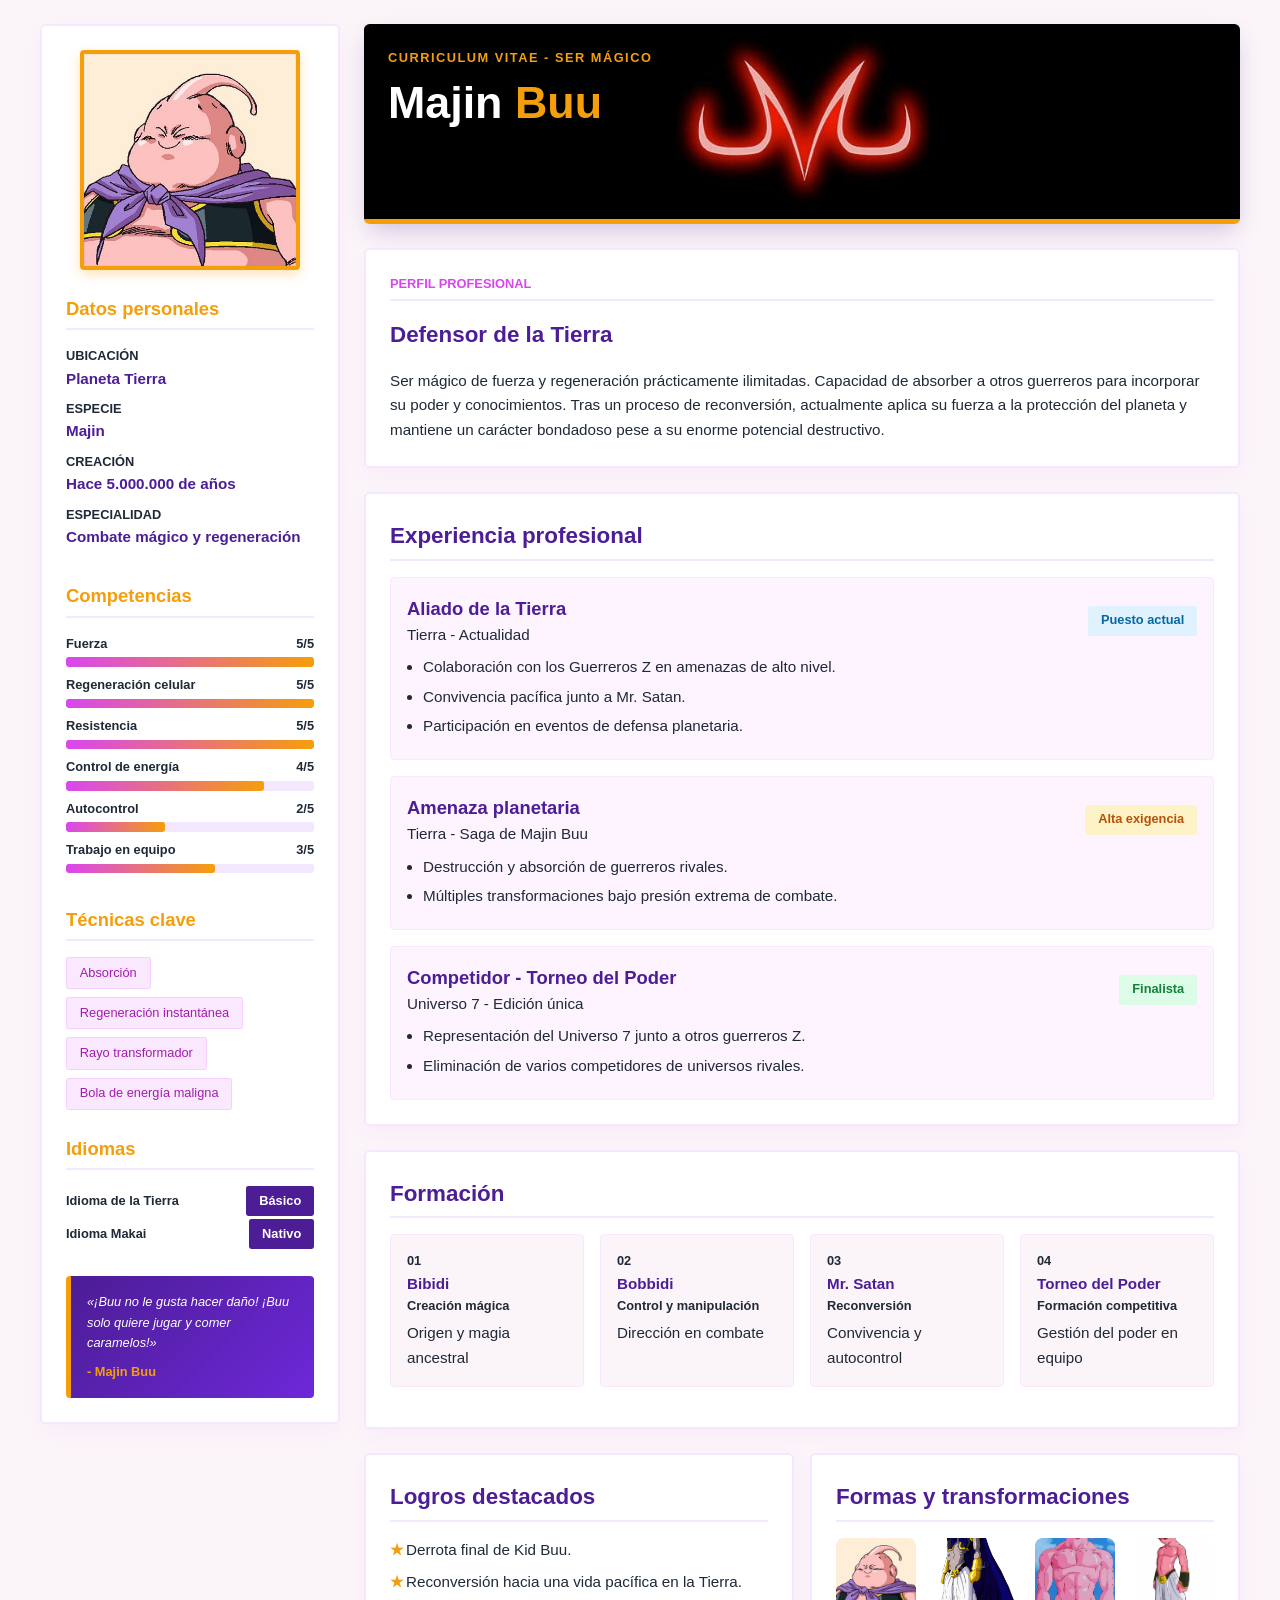
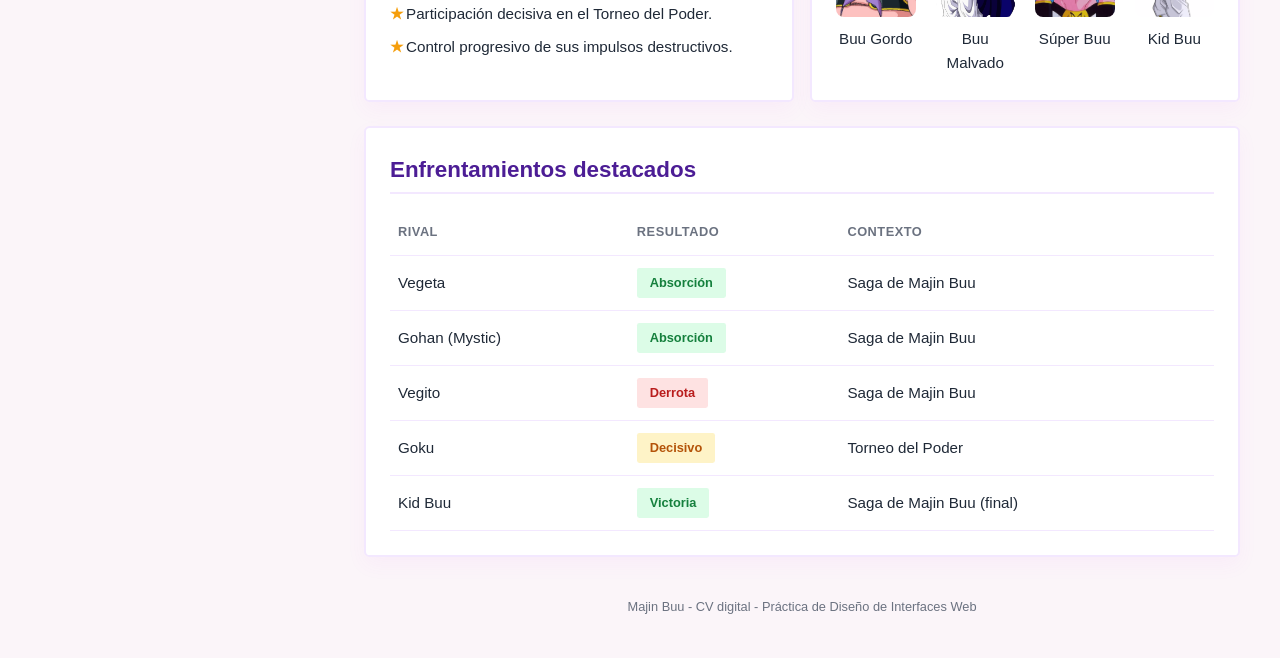
==== index.html @ 75ffcfa4 "Añadir fotos, css y html del proyecto" ====
<!DOCTYPE html>
<html lang="es">
<head>
<meta charset="UTF-8">
<meta name="viewport" content="width=device-width, initial-scale=1.0">
<title>Majin Buu - Curriculum Vitae</title>
<link rel="stylesheet" href="/css/styles.css">
</head>
<body>

<div class="pagina">

  <aside id="sidebar">

    <div class="foto"></div>

    <div class="bloque">
      <h2>Datos personales</h2>
      <div class="dato">
        <p class="etiqueta">Ubicación</p>
        <p class="valor">Planeta Tierra</p>
      </div>
      <div class="dato">
        <p class="etiqueta">Especie</p>
        <p class="valor">Majin</p>
      </div>
      <div class="dato">
        <p class="etiqueta">Creación</p>
        <p class="valor">Hace 5.000.000 de años</p>
      </div>
      <div class="dato">
        <p class="etiqueta">Especialidad</p>
        <p class="valor">Combate mágico y regeneración</p>
      </div>
    </div>

    <div class="bloque">
      <h2>Competencias</h2>
      <div class="habilidad">
        <p>Fuerza <span>5/5</span></p>
        <div class="barra"><div class="relleno nivel-100"></div></div>
      </div>
      <div class="habilidad">
        <p>Regeneración celular <span>5/5</span></p>
        <div class="barra"><div class="relleno nivel-100"></div></div>
      </div>
      <div class="habilidad">
        <p>Resistencia <span>5/5</span></p>
        <div class="barra"><div class="relleno nivel-100"></div></div>
      </div>
      <div class="habilidad">
        <p>Control de energía <span>4/5</span></p>
        <div class="barra"><div class="relleno nivel-80"></div></div>
      </div>
      <div class="habilidad">
        <p>Autocontrol <span>2/5</span></p>
        <div class="barra"><div class="relleno nivel-40"></div></div>
      </div>
      <div class="habilidad">
        <p>Trabajo en equipo <span>3/5</span></p>
        <div class="barra"><div class="relleno nivel-60"></div></div>
      </div>
    </div>

    <div class="bloque">
      <h2>Técnicas clave</h2>
      <div class="etiquetas">
        <span class="tag">Absorción</span>
        <span class="tag">Regeneración instantánea</span>
        <span class="tag">Rayo transformador</span>
        <span class="tag">Bola de energía maligna</span>
      </div>
    </div>

    <div class="bloque">
      <h2>Idiomas</h2>
      <div class="dato-linea">
        <p>Idioma de la Tierra</p>
        <span class="pill">Básico</span>
      </div>
      <div class="dato-linea">
        <p>Idioma Makai</p>
        <span class="pill">Nativo</span>
      </div>
    </div>

    <div class="cita">
      <p>«¡Buu no le gusta hacer daño! ¡Buu solo quiere jugar y comer caramelos!»</p>
      <p class="autor">- Majin Buu</p>
    </div>

  </aside>

  <main id="contenido">

    <header id="cabecera">
      <p class="subtitulo">Curriculum vitae - Ser mágico</p>
      <h1>Majin <span>Buu</span></h1>
    </header>

    <section class="perfil">
      <h2>Perfil profesional</h2>
      <h3>Defensor de la Tierra</h3>
      <p>Ser mágico de fuerza y regeneración prácticamente ilimitadas. Capacidad de absorber
      a otros guerreros para incorporar su poder y conocimientos. Tras un proceso de
      reconversión, actualmente aplica su fuerza a la protección del planeta y mantiene
      un carácter bondadoso pese a su enorme potencial destructivo.</p>
    </section>

    <section class="bloque-grande">
      <h2>Experiencia profesional</h2>

      <div class="trabajo">
        <div class="trabajo-cabecera">
          <div>
            <h3>Aliado de la Tierra</h3>
            <p class="meta">Tierra - Actualidad</p>
          </div>
          <span class="estado actual">Puesto actual</span>
        </div>
        <ul>
          <li>Colaboración con los Guerreros Z en amenazas de alto nivel.</li>
          <li>Convivencia pacífica junto a Mr. Satan.</li>
          <li>Participación en eventos de defensa planetaria.</li>
        </ul>
      </div>

      <div class="trabajo">
        <div class="trabajo-cabecera">
          <div>
            <h3>Amenaza planetaria</h3>
            <p class="meta">Tierra - Saga de Majin Buu</p>
          </div>
          <span class="estado exigente">Alta exigencia</span>
        </div>
        <ul>
          <li>Destrucción y absorción de guerreros rivales.</li>
          <li>Múltiples transformaciones bajo presión extrema de combate.</li>
        </ul>
      </div>

      <div class="trabajo">
        <div class="trabajo-cabecera">
          <div>
            <h3>Competidor - Torneo del Poder</h3>
            <p class="meta">Universo 7 - Edición única</p>
          </div>
          <span class="campeon">Finalista</span>
        </div>
        <ul>
          <li>Representación del Universo 7 junto a otros guerreros Z.</li>
          <li>Eliminación de varios competidores de universos rivales.</li>
        </ul>
      </div>
    </section>

    <section class="bloque-grande">
      <h2>Formación</h2>
      <div class="grid-formacion">
        <div class="tarjeta-formacion">
          <p class="numero">01</p>
          <h3>Bibidi</h3>
          <p class="etapa">Creación mágica</p>
          <p>Origen y magia ancestral</p>
        </div>
        <div class="tarjeta-formacion">
          <p class="numero">02</p>
          <h3>Bobbidi</h3>
          <p class="etapa">Control y manipulación</p>
          <p>Dirección en combate</p>
        </div>
        <div class="tarjeta-formacion">
          <p class="numero">03</p>
          <h3>Mr. Satan</h3>
          <p class="etapa">Reconversión</p>
          <p>Convivencia y autocontrol</p>
        </div>
        <div class="tarjeta-formacion">
          <p class="numero">04</p>
          <h3>Torneo del Poder</h3>
          <p class="etapa">Formación competitiva</p>
          <p>Gestión del poder en equipo</p>
        </div>
      </div>
    </section>

    <section class="dos-columnas">
      <div class="bloque-grande">
        <h2>Logros destacados</h2>
        <ul class="logros">
          <li>Derrota final de Kid Buu.</li>
          <li>Reconversión hacia una vida pacífica en la Tierra.</li>
          <li>Participación decisiva en el Torneo del Poder.</li>
          <li>Control progresivo de sus impulsos destructivos.</li>
        </ul>
      </div>
   <div class="bloque-grande">
  <h2>Formas y transformaciones</h2>
  <div class="grid-buu">
    <span class="b1">Buu Gordo</span>
    <span class="b2">Buu Malvado</span>
    <span class="b3">Súper Buu</span>
    <span class="b4">Kid Buu</span>
  </div>
</div>
    </section>

    <section class="bloque-grande">
      <h2>Enfrentamientos destacados</h2>
      <table>
        <thead>
          <tr>
            <th>Rival</th>
            <th>Resultado</th>
            <th>Contexto</th>
          </tr>
        </thead>
        <tbody>
          <tr><td>Vegeta</td><td><span class="gana">Absorción</span></td><td>Saga de Majin Buu</td></tr>
          <tr><td>Gohan (Mystic)</td><td><span class="gana">Absorción</span></td><td>Saga de Majin Buu</td></tr>
          <tr><td>Vegito</td><td><span class="pierde">Derrota</span></td><td>Saga de Majin Buu</td></tr>
          <tr><td>Goku</td><td><span class="empate">Decisivo</span></td><td>Torneo del Poder</td></tr>
          <tr><td>Kid Buu</td><td><span class="gana">Victoria</span></td><td>Saga de Majin Buu (final)</td></tr>
        </tbody>
      </table>
    </section>

    <footer id="pie">
      <p>Majin Buu - CV digital - Práctica de Diseño de Interfaces Web</p>
    </footer>

  </main>
</div>

</body>
</html>
---- css/styles.css ----
:root {
  --color-fondo: #fbf5f9;
  --color-superficie: #ffffff;
  --color-primario: #d946ef;
  --color-primario-oscuro: #a21caf;
  --color-secundario: #4c1d95;
  --color-dorado: #f59e0b;
  --color-texto: #1f2937;
  --color-texto-claro: #6b7280;
  --color-borde: #f3e8ff;

  --fs-pequeno: 0.8rem;
  --fs-normal: 0.95rem;
  --fs-mediano: 1.15rem;
  --fs-grande: 1.4rem;
  --fs-titulo: 2.8rem;
  --radio-chico: 0.15rem;
  --radio-mediano: 0.25rem;
  --radio-grande: 0.35rem;

  --espacio-chico: 0.5rem;
  --espacio-mediano: 1rem;
  --espacio-grande: 1.5rem;
}

* {
  box-sizing: border-box;
  margin: 0;
  padding: 0;
}

body {
  font-family: 'Poppins', sans-serif;
  background-color: var(--color-fondo);
  color: var(--color-texto);
  font-size: var(--fs-normal);
  line-height: 1.6;
}

.pagina {
  width: min(1200px, 94%);
  margin: var(--espacio-grande) auto;
  display: grid;
  grid-template-columns: 300px 1fr;
  gap: var(--espacio-grande);
}

#sidebar, .perfil, .bloque-grande {
  background-color: var(--color-superficie);
  border-radius: var(--radio-grande);
  padding: var(--espacio-grande);
  border: 2px solid var(--color-borde);
  box-shadow: 0 8px 20px rgba(217, 70, 239, 0.05);
}

#sidebar {
  height: fit-content;
  display: flex;
  flex-direction: column;
  gap: var(--espacio-grande);
}

#contenido {
  display: flex;
  flex-direction: column;
  gap: var(--espacio-grande);
}

.foto {
  width: 220px;
  height: 220px;
  margin: 0 auto;
  border-radius: var(--radio-mediano);
  background-image: url(/img/icono.png);
  background-size: cover;
  border: 4px solid var(--color-dorado);
  box-shadow: 0 4px 12px rgba(245, 158, 11, 0.3);
}

.bloque h2, .perfil h2, .bloque-grande h2 {
  font-size: var(--fs-mediano);
  color: var(--color-dorado);
  margin-bottom: var(--espacio-mediano);
  padding-bottom: 0.3rem;
  border-bottom: 2px solid var(--color-borde);
}

.bloque-grande h2, .perfil h2 {
  font-size: var(--fs-grande);
  color: var(--color-secundario);
}

.perfil h2 {
  font-size: var(--fs-pequeno);
  color: var(--color-primario);
  text-transform: uppercase;
}

.dato {
  margin-bottom: var(--espacio-chico);
}

.etiqueta {
  font-size: var(--fs-pequeno);
  color: var(--color-texto);       
  text-transform: uppercase;
  font-weight: bold;
}

.valor {
  font-size: var(--fs-normal);
  font-weight: 600;
  color: var(--color-secundario);
}

.habilidad {
  margin-bottom: var(--espacio-chico);
}

.habilidad p, .dato-linea {
  display: flex;
  justify-content: space-between;
  align-items: center;
  font-size: var(--fs-pequeno);
  font-weight: 600;
  margin-bottom: 0.2rem;
}

.barra {
  width: 100%;
  height: 0.6rem;
  background-color: var(--color-borde);
  border-radius: var(--radio-chico);
  overflow: hidden;
}

.relleno {
  height: 100%;
  border-radius: var(--radio-chico);
  background: linear-gradient(90deg, var(--color-primario), var(--color-dorado));
}

.nivel-100 { width: calc(20% * 5); }
.nivel-80  { width: calc(20% * 4); }
.nivel-60  { width: calc(20% * 3); }
.nivel-40  { width: calc(20% * 2); }

.etiquetas {
  display: flex;
  flex-wrap: wrap;
  gap: var(--espacio-chico);
}

.tag, .tag2, .pill, .badge, .badge2 {
  font-size: var(--fs-pequeno);
  padding: 0.3rem 0.8rem;
  border-radius: var(--radio-chico);
  font-weight: 500;
}

.tag {
  background-color: #fae8ff;
  border: 1px solid #f5d0fe;
  color: var(--color-primario-oscuro);
}

.tag2, .pill {
  background-color: var(--color-secundario);
  color: white;
}

.pill {
  font-weight: 600;
}

.grid-buu {
  display: grid;
  grid-template-columns: repeat(4, 1fr);
  gap: 20px;
}

.grid-buu span {
  display: flex;
  flex-direction: column;
  align-items: center;
  text-align: center;
}

.grid-buu span::before {
  content: "";
  display: block;
  width: 100%;
  max-width: 200px;
  aspect-ratio: 1 / 1;
  border-radius: 8px;
  margin-bottom: 10px;
  background: var(--img) center / cover;
}

.b1 { --img: url("/img/icono.png"); }
.b2 { --img: url("/img/superbuu.png"); }
.b3 { --img: url("/img/evilbuu.png"); }
.b4 { --img: url("/img/kidbuu.png") ; }

.cita {
  background: linear-gradient(135deg, var(--color-secundario), #6d28d9);
  color: white;
  padding: var(--espacio-mediano);
  border-radius: var(--radio-mediano);
  font-style: italic;
  font-size: var(--fs-pequeno);
  border-left: 5px solid var(--color-dorado);
}

.cita .autor {
  margin-top: var(--espacio-chico);
  color: var(--color-dorado);
  font-style: normal;
  font-weight: bold;
}

#cabecera {
  background-image: url(/img/banner.png);
  background-size: cover;        
  background-position: center;     
  background-repeat: no-repeat;    
  min-height: 200px;               
  color: white;
  padding: var(--espacio-grande);
  border-radius: var(--radio-grande);
  border-bottom: 5px solid var(--color-dorado);
  box-shadow: 0 10px 25px -5px rgba(76, 29, 149, 0.25);
}

.subtitulo {
  font-size: var(--fs-pequeno);
  color: var(--color-dorado);
  text-transform: uppercase;
  letter-spacing: 1.5px;
  font-weight: bold;
}

#cabecera h1 {
  font-size: var(--fs-titulo);
  margin: var(--espacio-chico) 0;
  display: inline-block;
  background: none;
  border: none;
  padding: 0;
  line-height: 1.2;
}

#cabecera h1 span {
  color: var(--color-dorado);
}

.puesto {
  font-size: var(--fs-mediano);
  margin-bottom: var(--espacio-mediano);
  color: white;
}

.badge {
  background-color: rgba(255, 255, 255, 0.15);
  border: 1px solid rgba(255, 255, 255, 0.3);
  color: white;
  display: inline-block;
  margin-top: 1.5rem;
  margin-right: 0.4rem;
}

.badge2 {
  background-color: var(--color-dorado);
  color: var(--color);
  font-weight: bold;
  display: inline-block;
  margin-top: 1.5rem;
}

.perfil h3 {
  font-size: var(--fs-grande);
  margin: var(--espacio-chico) 0 var(--espacio-mediano);
  color: var(--color-secundario);
}

.perfil p, .trabajo li, .tarjeta-formacion p, .logros li, .trabajo .meta {
  color: var(--color-texto);
}

.trabajo, .tarjeta-formacion {
  background-color: #fdf4ff;
  border: 1px solid #fae8ff;
  border-radius: var(--radio-mediano);
  padding: var(--espacio-mediano);
  margin-bottom: var(--espacio-mediano);
}

.trabajo:last-child {
  margin-bottom: 0;
}

.trabajo-cabecera {
  display: flex;
  flex-wrap: wrap;
  justify-content: space-between;
  align-items: center;
  gap: var(--espacio-chico);
  margin-bottom: var(--espacio-chico);
}

.trabajo h3, .tarjeta-formacion h3 {
  font-size: var(--fs-mediano);
  color: var(--color-secundario);
}

.tarjeta-formacion h3 {
  font-size: var(--fs-normal);
}

.trabajo ul {
  padding-left: var(--espacio-mediano);
}

.trabajo li {
  font-size: var(--fs-normal);
  margin-bottom: 0.3rem;
}

.actual, .exigente, .campeon, .gana, .pierde, .empate {
  font-size: var(--fs-pequeno);
  padding: 0.3rem 0.8rem;
  border-radius: var(--radio-chico);
  font-weight: 600;
  white-space: nowrap;
  display: inline-block;
}

.actual { background-color: #e0f2fe; color: #0369a1; }
.exigente, .empate { background-color: #fef3c7; color: #b45309; }
.campeon, .gana { background-color: #dcfce7; color: #15803d; }
.pierde { background-color: #fee2e2; color: #b91c1c; }

.grid-formacion, .dos-columnas {
  display: grid;
  gap: var(--espacio-mediano);
}

.grid-formacion {
  grid-template-columns: repeat(auto-fit, minmax(max(9rem, 22%), 1fr));
}

.tarjeta-formacion {
  background-color: var(--color-fondo);
}

.numero {
  font-size: var(--fs-pequeno);
  color: var(--color-dorado);
  font-weight: bold;
}

.etapa {
  font-size: var(--fs-pequeno);
  color: var(--color-primario);
  margin-bottom: 0.3rem;
  font-weight: 600;
}

.dos-columnas {
  grid-template-columns: 1fr 1fr;
}

.logros li {
  position: relative;
  padding-left: var(--espacio-mediano);
  margin-bottom: var(--espacio-chico);
  list-style: none;
}

.logros li::before {
  content: "★";
  position: absolute;
  left: 0;
  color: var(--color-dorado);
  font-weight: bold;
}

table {
  width: 100%;
  border-collapse: collapse;
}

th, td {
  text-align: left;
  padding: 0.75rem var(--espacio-chico);
  border-bottom: 1px solid var(--color-borde);
}

th {
  font-size: var(--fs-pequeno);
  color: var(--color-texto-claro);
  text-transform: uppercase;
  letter-spacing: 0.5px;
}

#pie {
  text-align: center;
  color: var(--color-texto-claro);
  font-size: var(--fs-pequeno);
  padding: var(--espacio-mediano) 0;
}

@media (max-width: 768px) {
  .pagina, .dos-columnas {
    grid-template-columns: 1fr;
  }

  #cabecera h1 {
    font-size: var(--fs-grande);
  }
}
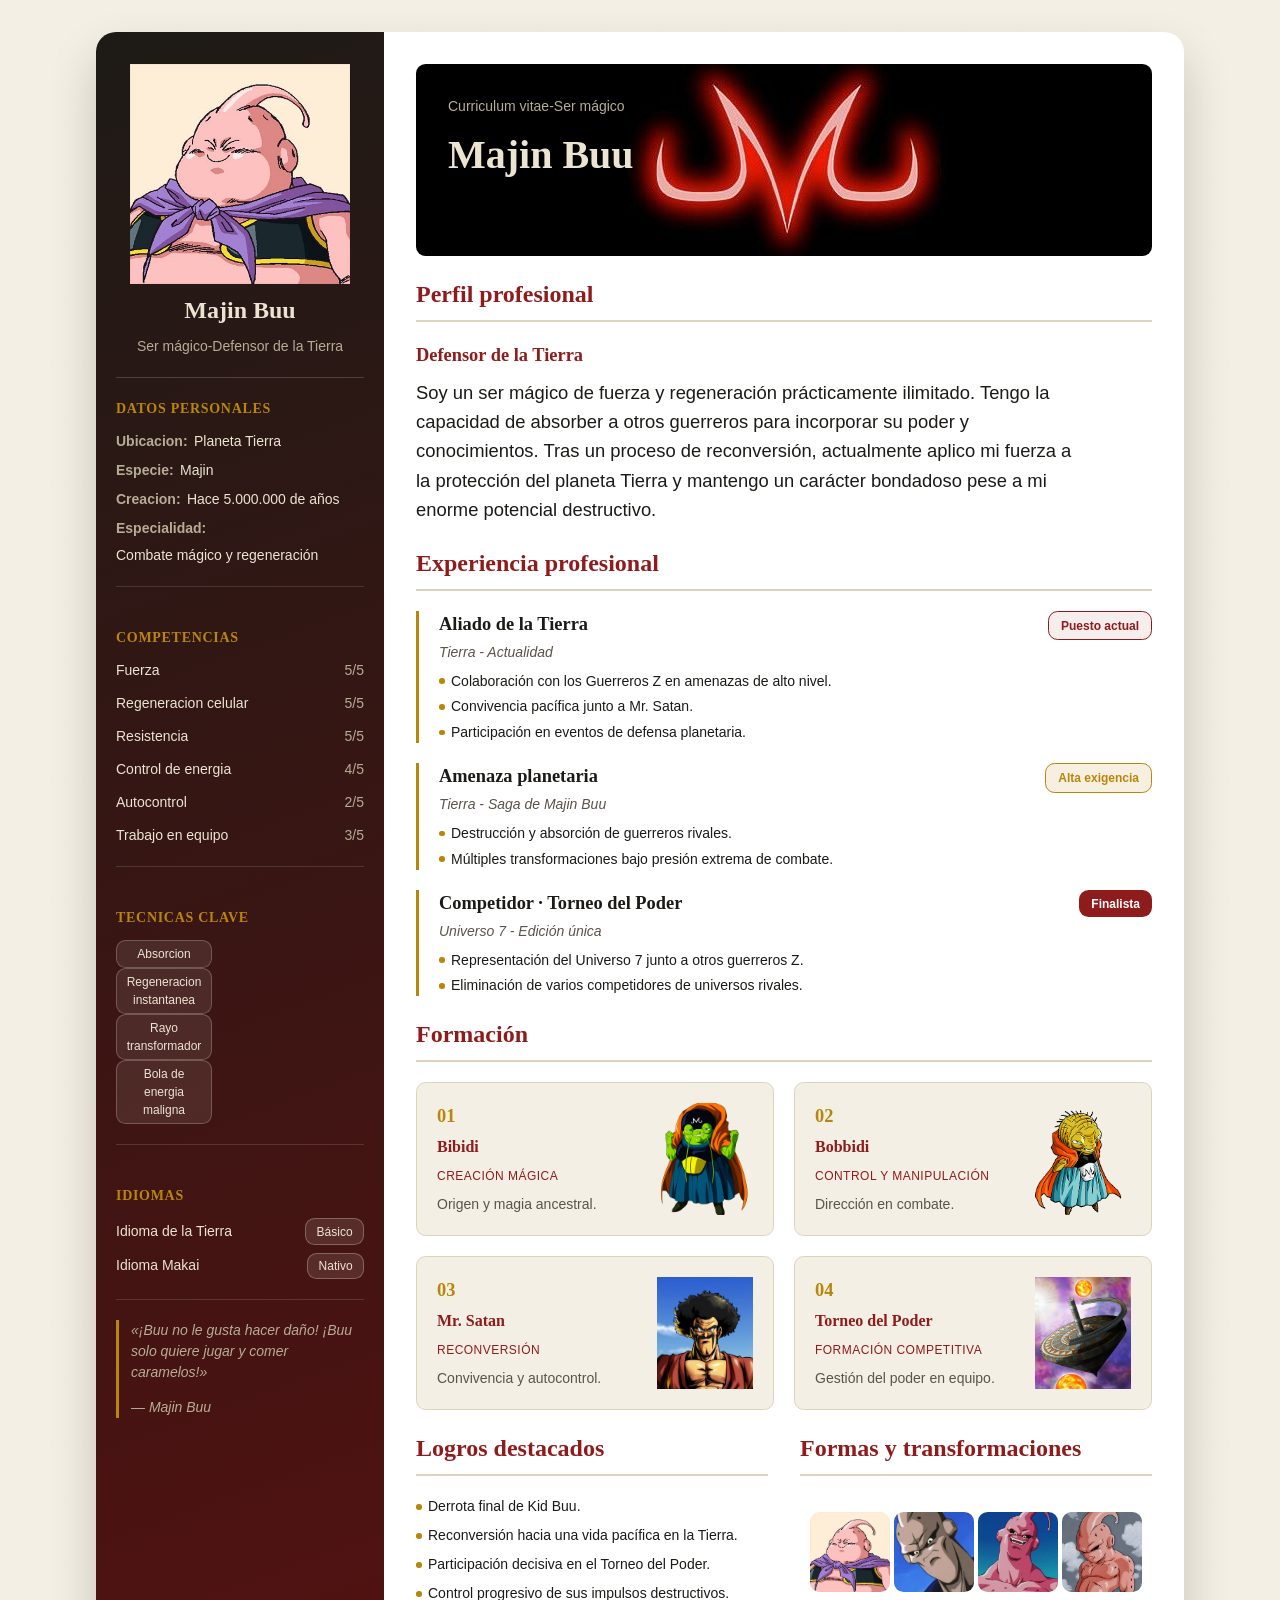
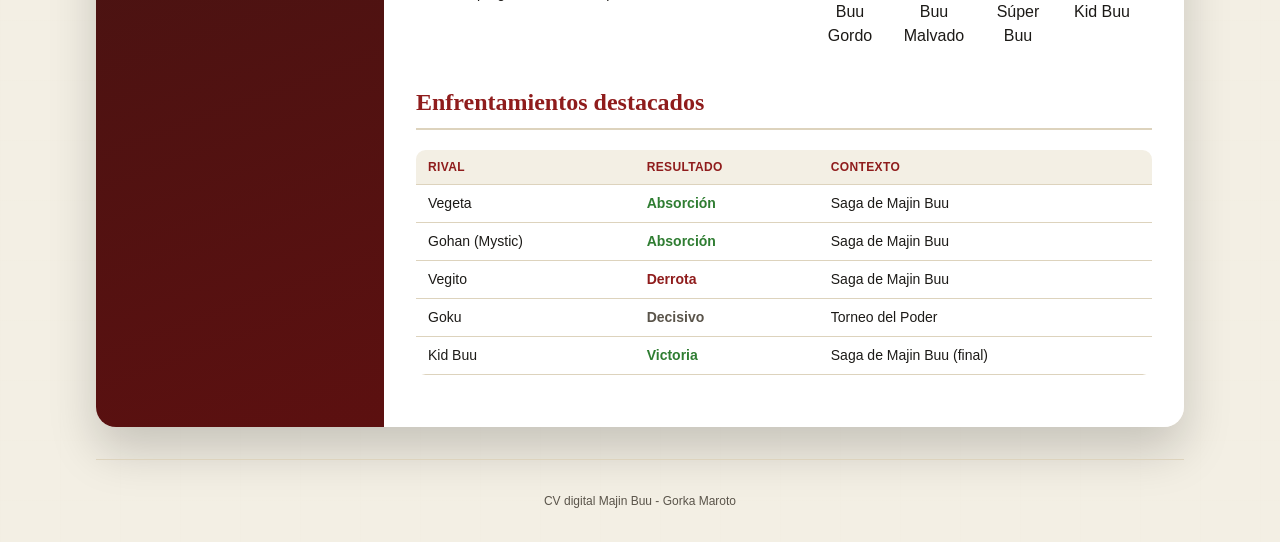
==== commit 91d1897a: "Añadir html,css y imagenes, archivos modificados de css y index.html" ====
--- a/index.html
+++ b/index.html
@@ -1,236 +1,214 @@
-<!DOCTYPE html>
-<html lang="es">
-<head>
-<meta charset="UTF-8">
-<meta name="viewport" content="width=device-width, initial-scale=1.0">
-<title>Majin Buu - Curriculum Vitae</title>
-<link rel="stylesheet" href="/css/styles.css">
-</head>
-<body>
-
-<div class="pagina">
-
-  <aside id="sidebar">
-
-    <div class="foto"></div>
-
-    <div class="bloque">
-      <h2>Datos personales</h2>
-      <div class="dato">
-        <p class="etiqueta">Ubicación</p>
-        <p class="valor">Planeta Tierra</p>
-      </div>
-      <div class="dato">
-        <p class="etiqueta">Especie</p>
-        <p class="valor">Majin</p>
-      </div>
-      <div class="dato">
-        <p class="etiqueta">Creación</p>
-        <p class="valor">Hace 5.000.000 de años</p>
-      </div>
-      <div class="dato">
-        <p class="etiqueta">Especialidad</p>
-        <p class="valor">Combate mágico y regeneración</p>
-      </div>
-    </div>
-
-    <div class="bloque">
-      <h2>Competencias</h2>
-      <div class="habilidad">
-        <p>Fuerza <span>5/5</span></p>
-        <div class="barra"><div class="relleno nivel-100"></div></div>
-      </div>
-      <div class="habilidad">
-        <p>Regeneración celular <span>5/5</span></p>
-        <div class="barra"><div class="relleno nivel-100"></div></div>
-      </div>
-      <div class="habilidad">
-        <p>Resistencia <span>5/5</span></p>
-        <div class="barra"><div class="relleno nivel-100"></div></div>
-      </div>
-      <div class="habilidad">
-        <p>Control de energía <span>4/5</span></p>
-        <div class="barra"><div class="relleno nivel-80"></div></div>
-      </div>
-      <div class="habilidad">
-        <p>Autocontrol <span>2/5</span></p>
-        <div class="barra"><div class="relleno nivel-40"></div></div>
-      </div>
-      <div class="habilidad">
-        <p>Trabajo en equipo <span>3/5</span></p>
-        <div class="barra"><div class="relleno nivel-60"></div></div>
-      </div>
-    </div>
-
-    <div class="bloque">
-      <h2>Técnicas clave</h2>
-      <div class="etiquetas">
-        <span class="tag">Absorción</span>
-        <span class="tag">Regeneración instantánea</span>
-        <span class="tag">Rayo transformador</span>
-        <span class="tag">Bola de energía maligna</span>
-      </div>
-    </div>
-
-    <div class="bloque">
-      <h2>Idiomas</h2>
-      <div class="dato-linea">
-        <p>Idioma de la Tierra</p>
-        <span class="pill">Básico</span>
-      </div>
-      <div class="dato-linea">
-        <p>Idioma Makai</p>
-        <span class="pill">Nativo</span>
-      </div>
-    </div>
-
-    <div class="cita">
-      <p>«¡Buu no le gusta hacer daño! ¡Buu solo quiere jugar y comer caramelos!»</p>
-      <p class="autor">- Majin Buu</p>
-    </div>
-
-  </aside>
-
-  <main id="contenido">
-
-    <header id="cabecera">
-      <p class="subtitulo">Curriculum vitae - Ser mágico</p>
-      <h1>Majin <span>Buu</span></h1>
-    </header>
-
-    <section class="perfil">
-      <h2>Perfil profesional</h2>
-      <h3>Defensor de la Tierra</h3>
-      <p>Ser mágico de fuerza y regeneración prácticamente ilimitadas. Capacidad de absorber
-      a otros guerreros para incorporar su poder y conocimientos. Tras un proceso de
-      reconversión, actualmente aplica su fuerza a la protección del planeta y mantiene
-      un carácter bondadoso pese a su enorme potencial destructivo.</p>
-    </section>
-
-    <section class="bloque-grande">
-      <h2>Experiencia profesional</h2>
-
-      <div class="trabajo">
-        <div class="trabajo-cabecera">
-          <div>
-            <h3>Aliado de la Tierra</h3>
-            <p class="meta">Tierra - Actualidad</p>
-          </div>
-          <span class="estado actual">Puesto actual</span>
-        </div>
-        <ul>
-          <li>Colaboración con los Guerreros Z en amenazas de alto nivel.</li>
-          <li>Convivencia pacífica junto a Mr. Satan.</li>
-          <li>Participación en eventos de defensa planetaria.</li>
-        </ul>
-      </div>
-
-      <div class="trabajo">
-        <div class="trabajo-cabecera">
-          <div>
-            <h3>Amenaza planetaria</h3>
-            <p class="meta">Tierra - Saga de Majin Buu</p>
-          </div>
-          <span class="estado exigente">Alta exigencia</span>
-        </div>
-        <ul>
-          <li>Destrucción y absorción de guerreros rivales.</li>
-          <li>Múltiples transformaciones bajo presión extrema de combate.</li>
-        </ul>
-      </div>
-
-      <div class="trabajo">
-        <div class="trabajo-cabecera">
-          <div>
-            <h3>Competidor - Torneo del Poder</h3>
-            <p class="meta">Universo 7 - Edición única</p>
-          </div>
-          <span class="campeon">Finalista</span>
-        </div>
-        <ul>
-          <li>Representación del Universo 7 junto a otros guerreros Z.</li>
-          <li>Eliminación de varios competidores de universos rivales.</li>
-        </ul>
-      </div>
-    </section>
-
-    <section class="bloque-grande">
-      <h2>Formación</h2>
-      <div class="grid-formacion">
-        <div class="tarjeta-formacion">
-          <p class="numero">01</p>
-          <h3>Bibidi</h3>
-          <p class="etapa">Creación mágica</p>
-          <p>Origen y magia ancestral</p>
-        </div>
-        <div class="tarjeta-formacion">
-          <p class="numero">02</p>
-          <h3>Bobbidi</h3>
-          <p class="etapa">Control y manipulación</p>
-          <p>Dirección en combate</p>
-        </div>
-        <div class="tarjeta-formacion">
-          <p class="numero">03</p>
-          <h3>Mr. Satan</h3>
-          <p class="etapa">Reconversión</p>
-          <p>Convivencia y autocontrol</p>
-        </div>
-        <div class="tarjeta-formacion">
-          <p class="numero">04</p>
-          <h3>Torneo del Poder</h3>
-          <p class="etapa">Formación competitiva</p>
-          <p>Gestión del poder en equipo</p>
-        </div>
-      </div>
-    </section>
-
-    <section class="dos-columnas">
-      <div class="bloque-grande">
-        <h2>Logros destacados</h2>
-        <ul class="logros">
-          <li>Derrota final de Kid Buu.</li>
-          <li>Reconversión hacia una vida pacífica en la Tierra.</li>
-          <li>Participación decisiva en el Torneo del Poder.</li>
-          <li>Control progresivo de sus impulsos destructivos.</li>
-        </ul>
-      </div>
-   <div class="bloque-grande">
-  <h2>Formas y transformaciones</h2>
-  <div class="grid-buu">
-    <span class="b1">Buu Gordo</span>
-    <span class="b2">Buu Malvado</span>
-    <span class="b3">Súper Buu</span>
-    <span class="b4">Kid Buu</span>
-  </div>
-</div>
-    </section>
-
-    <section class="bloque-grande">
-      <h2>Enfrentamientos destacados</h2>
-      <table>
-        <thead>
-          <tr>
-            <th>Rival</th>
-            <th>Resultado</th>
-            <th>Contexto</th>
-          </tr>
-        </thead>
-        <tbody>
-          <tr><td>Vegeta</td><td><span class="gana">Absorción</span></td><td>Saga de Majin Buu</td></tr>
-          <tr><td>Gohan (Mystic)</td><td><span class="gana">Absorción</span></td><td>Saga de Majin Buu</td></tr>
-          <tr><td>Vegito</td><td><span class="pierde">Derrota</span></td><td>Saga de Majin Buu</td></tr>
-          <tr><td>Goku</td><td><span class="empate">Decisivo</span></td><td>Torneo del Poder</td></tr>
-          <tr><td>Kid Buu</td><td><span class="gana">Victoria</span></td><td>Saga de Majin Buu (final)</td></tr>
-        </tbody>
-      </table>
-    </section>
-
-    <footer id="pie">
-      <p>Majin Buu - CV digital - Práctica de Diseño de Interfaces Web</p>
-    </footer>
-
-  </main>
-</div>
-
-</body>
+<!DOCTYPE html>
+<html lang="es">
+<head>
+<meta charset="UTF-8">
+<meta name="viewport" content="width=device-width, initial-scale=1.0">
+<title>Majin Buu — Curriculum Vitae</title>
+<link rel="stylesheet" href="/css/styles.css">
+<link rel="icon" href="/img/favicon.png">
+</head>
+
+<body>
+
+<div id="curriculum">
+
+  <aside id="sidebar" class="panel">
+
+    <div id="bloqueAvatar">
+      <div class="avatar"></div>
+      <h1 id="nombre">Majin Buu</h1>
+      <p id="trabajo">Ser mágico-Defensor de la Tierra</p>
+    </div>
+
+    <section class="sideCajas" id="datosPersonales">
+      <h2 class="titulo">Datos personales</h2>
+      <ul class="listaContacto">
+        <li class="infoContacto"><span class="tag">Ubicacion:</span> Planeta Tierra</li>
+        <li class="infoContacto"><span class="tag">Especie:</span> Majin</li>
+        <li class="infoContacto"><span class="tag">Creacion:</span> Hace 5.000.000 de años</li>
+        <li class="infoContacto"><span class="tag">Especialidad:</span> Combate mágico y regeneración</li>
+      </ul>
+    </section>
+
+    <section class="sideCajas" id="skills">
+      <h2 class="titulo">Competencias</h2>
+      <ul class="listaNivel">
+        <li class="nivel"><span class="nombreNivel">Fuerza <span class="valorNivel">5/5</span></li>
+        <li class="nivel"><span class="nombreNivel">Regeneracion celular <span class="valorNivel">5/5</span></li>
+        <li class="nivel"><span class="nombreNivel">Resistencia <span class="valorNivel">5/5</span></li>
+        <li class="nivel"><span class="nombreNivel">Control de energia <span class="valorNivel">4/5</span></li>
+        <li class="nivel"><span class="nombreNivel">Autocontrol <span class="valorNivel">2/5</span></span></li>
+        <li class="nivel"><span class="nombreNivel">Trabajo en equipo <span class="valorNivel">3/5</span></span></li>
+      </ul>
+    </section>
+
+    <section class="sideCajas">
+      <h2 class="titulo">Tecnicas clave</h2>
+      <div class="caja1">
+        <span class="habilidad">Absorcion</span>
+        <span class="habilidad">Regeneracion instantanea</span>
+        <span class="habilidad">Rayo transformador</span>
+        <span class="habilidad">Bola de energia maligna</span>
+      </div>
+    </section>
+
+    <section class="sideCajas">
+      <h2 class="titulo">Idiomas</h2>
+      <ul class="listaIdiomas">
+        <li class="alinear"><span>Idioma de la Tierra</span><span class="negrita">Básico</span></li>
+        <li class="alinear"><span>Idioma Makai</span><span class="negrita">Nativo</span></li>
+      </ul>
+    </section>
+
+    <blockquote class="autor">
+      <p>«¡Buu no le gusta hacer daño! ¡Buu solo quiere jugar y comer caramelos!»</p>
+      <p>— Majin Buu</p>
+    </blockquote>
+
+  </aside>
+
+  <main id="main">
+
+    <header id="headerHeroe">
+      <p id="headerP">Curriculum vitae-Ser mágico</p>
+      <h1 id="nombreHeroe">Majin Buu</h1>
+    </header>
+
+    <section class="section">
+      <h2 class="cabecera">Perfil profesional</h2>
+      <h3 class="subtitulo">Defensor de la Tierra</h3>
+      <p id="descripcion">
+        Soy un ser mágico de fuerza y regeneración prácticamente ilimitado. Tengo la capacidad de absorber
+        a otros guerreros para incorporar su poder y conocimientos. Tras un proceso de
+        reconversión, actualmente aplico mi fuerza a la protección del planeta Tierra y mantengo
+        un carácter bondadoso pese a mi enorme potencial destructivo.
+      </p>
+    </section>
+
+    <section class="section">
+      <h2 class="cabecera">Experiencia profesional</h2>
+
+      <article class="entrada">
+        <div class="entradaCabecera">
+          <div>
+            <h3 class="entradaTitulo">Aliado de la Tierra</h3>
+            <p class="gps">Tierra - Actualidad</p>
+          </div>
+          <span class="estado activo">Puesto actual</span>
+        </div>
+        <ul class="listaExperiencia">
+          <li>Colaboración con los Guerreros Z en amenazas de alto nivel.</li>
+          <li>Convivencia pacífica junto a Mr. Satan.</li>
+          <li>Participación en eventos de defensa planetaria.</li>
+        </ul>
+      </article>
+
+      <article class="entrada">
+        <div class="entradaCabecera">
+          <div>
+            <h3 class="entradaTitulo">Amenaza planetaria</h3>
+            <p class="gps">Tierra - Saga de Majin Buu</p>
+          </div>
+          <span class="estado alta">Alta exigencia</span>
+        </div>
+        <ul class="listaExperiencia">
+          <li>Destrucción y absorción de guerreros rivales.</li>
+          <li>Múltiples transformaciones bajo presión extrema de combate.</li>
+        </ul>
+      </article>
+
+      <article class="entrada">
+        <div class="entradaCabecera">
+          <div>
+            <h3 class="entradaTitulo">Competidor · Torneo del Poder</h3>
+            <p class="gps">Universo 7 - Edición única</p>
+          </div>
+          <span class="estado final">Finalista</span>
+        </div>
+        <ul class="listaExperiencia">
+          <li>Representación del Universo 7 junto a otros guerreros Z.</li>
+          <li>Eliminación de varios competidores de universos rivales.</li>
+        </ul>
+      </article>
+    </section>
+
+    <section class="section">
+      <h2 class="cabecera">Formación</h2>
+      <div class="carta">
+        <div class="cajaCarta" id="bibidi">
+          <p class="numeroCarta">01</p>
+          <h3 class="tituloCarta">Bibidi</h3>
+          <p class="poder">Creación mágica</p>
+          <p class="textoCarta">Origen y magia ancestral.</p>
+        </div>
+        <div class="cajaCarta" id="bobbidi">
+          <p class="numeroCarta">02</p>
+          <h3 class="tituloCarta">Bobbidi</h3>
+          <p class="poder">Control y manipulación</p>
+          <p class="textoCarta">Dirección en combate.</p>
+        </div>
+        <div class="cajaCarta" id="mrsatan">
+          <p class="numeroCarta">03</p>
+          <h3 class="tituloCarta">Mr. Satan</h3>
+          <p class="poder">Reconversión</p>
+          <p class="textoCarta">Convivencia y autocontrol.</p>
+        </div>
+        <div class="cajaCarta" id="torneo">
+          <p class="numeroCarta">04</p>
+          <h3 class="tituloCarta">Torneo del Poder</h3>
+          <p class="poder">Formación competitiva</p>
+          <p class="textoCarta">Gestión del poder en equipo.</p>
+        </div>
+      </div>
+    </section>
+
+    <section class="section columna">
+      <div>
+        <h2 class="cabecera">Logros destacados</h2>
+        <ul class="listaLogros">
+          <li>Derrota final de Kid Buu.</li>
+          <li>Reconversión hacia una vida pacífica en la Tierra.</li>
+          <li>Participación decisiva en el Torneo del Poder.</li>
+          <li>Control progresivo de sus impulsos destructivos.</li>
+        </ul>
+      </div>
+      <div>
+        <h2 class="cabecera">Formas y transformaciones</h2>
+        <div class="caja">
+          <p id="gordo">Buu Gordo</p>
+          <p id="malvado">Buu Malvado</p>
+          <p id="super">Súper Buu</p>
+          <p id="kid">Kid Buu</p>
+        </div>
+      </div>
+    </section>
+
+    <section class="section">
+      <h2 class="cabecera">Enfrentamientos destacados</h2>
+      <table class="listaPeleas">
+        <thead>
+          <tr>
+            <th>Rival</th>
+            <th>Resultado</th>
+            <th>Contexto</th>
+          </tr>
+        </thead>
+        <tbody>
+          <tr><td>Vegeta</td><td><span class="ganador">Absorción</span></td><td>Saga de Majin Buu</td></tr>
+          <tr><td>Gohan (Mystic)</td><td><span class="ganador">Absorción</span></td><td>Saga de Majin Buu</td></tr>
+          <tr><td>Vegito</td><td><span class="perdedor">Derrota</span></td><td>Saga de Majin Buu</td></tr>
+          <tr><td>Goku</td><td><span class="empate">Decisivo</span></td><td>Torneo del Poder</td></tr>
+          <tr><td>Kid Buu</td><td><span class="ganador">Victoria</span></td><td>Saga de Majin Buu (final)</td></tr>
+        </tbody>
+      </table>
+    </section>
+
+  </main>
+</div>
+
+<footer id="footer">
+  <p>CV digital Majin Buu - Gorka Maroto</p>
+</footer>
+
+</body>
 </html>
--- a/css/styles.css
+++ b/css/styles.css
@@ -1,421 +1,558 @@
-:root {
-  --color-fondo: #fbf5f9;
-  --color-superficie: #ffffff;
-  --color-primario: #d946ef;
-  --color-primario-oscuro: #a21caf;
-  --color-secundario: #4c1d95;
-  --color-dorado: #f59e0b;
-  --color-texto: #1f2937;
-  --color-texto-claro: #6b7280;
-  --color-borde: #f3e8ff;
-
-  --fs-pequeno: 0.8rem;
-  --fs-normal: 0.95rem;
-  --fs-mediano: 1.15rem;
-  --fs-grande: 1.4rem;
-  --fs-titulo: 2.8rem;
-  --radio-chico: 0.15rem;
-  --radio-mediano: 0.25rem;
-  --radio-grande: 0.35rem;
-
-  --espacio-chico: 0.5rem;
-  --espacio-mediano: 1rem;
-  --espacio-grande: 1.5rem;
-}
-
-* {
-  box-sizing: border-box;
-  margin: 0;
-  padding: 0;
-}
-
-body {
-  font-family: 'Poppins', sans-serif;
-  background-color: var(--color-fondo);
-  color: var(--color-texto);
-  font-size: var(--fs-normal);
-  line-height: 1.6;
-}
-
-.pagina {
-  width: min(1200px, 94%);
-  margin: var(--espacio-grande) auto;
-  display: grid;
-  grid-template-columns: 300px 1fr;
-  gap: var(--espacio-grande);
-}
-
-#sidebar, .perfil, .bloque-grande {
-  background-color: var(--color-superficie);
-  border-radius: var(--radio-grande);
-  padding: var(--espacio-grande);
-  border: 2px solid var(--color-borde);
-  box-shadow: 0 8px 20px rgba(217, 70, 239, 0.05);
-}
-
-#sidebar {
-  height: fit-content;
-  display: flex;
-  flex-direction: column;
-  gap: var(--espacio-grande);
-}
-
-#contenido {
-  display: flex;
-  flex-direction: column;
-  gap: var(--espacio-grande);
-}
-
-.foto {
-  width: 220px;
-  height: 220px;
-  margin: 0 auto;
-  border-radius: var(--radio-mediano);
-  background-image: url(/img/icono.png);
-  background-size: cover;
-  border: 4px solid var(--color-dorado);
-  box-shadow: 0 4px 12px rgba(245, 158, 11, 0.3);
-}
-
-.bloque h2, .perfil h2, .bloque-grande h2 {
-  font-size: var(--fs-mediano);
-  color: var(--color-dorado);
-  margin-bottom: var(--espacio-mediano);
-  padding-bottom: 0.3rem;
-  border-bottom: 2px solid var(--color-borde);
-}
-
-.bloque-grande h2, .perfil h2 {
-  font-size: var(--fs-grande);
-  color: var(--color-secundario);
-}
-
-.perfil h2 {
-  font-size: var(--fs-pequeno);
-  color: var(--color-primario);
-  text-transform: uppercase;
-}
-
-.dato {
-  margin-bottom: var(--espacio-chico);
-}
-
-.etiqueta {
-  font-size: var(--fs-pequeno);
-  color: var(--color-texto);       
-  text-transform: uppercase;
-  font-weight: bold;
-}
-
-.valor {
-  font-size: var(--fs-normal);
-  font-weight: 600;
-  color: var(--color-secundario);
-}
-
-.habilidad {
-  margin-bottom: var(--espacio-chico);
-}
-
-.habilidad p, .dato-linea {
-  display: flex;
-  justify-content: space-between;
-  align-items: center;
-  font-size: var(--fs-pequeno);
-  font-weight: 600;
-  margin-bottom: 0.2rem;
-}
-
-.barra {
-  width: 100%;
-  height: 0.6rem;
-  background-color: var(--color-borde);
-  border-radius: var(--radio-chico);
-  overflow: hidden;
-}
-
-.relleno {
-  height: 100%;
-  border-radius: var(--radio-chico);
-  background: linear-gradient(90deg, var(--color-primario), var(--color-dorado));
-}
-
-.nivel-100 { width: calc(20% * 5); }
-.nivel-80  { width: calc(20% * 4); }
-.nivel-60  { width: calc(20% * 3); }
-.nivel-40  { width: calc(20% * 2); }
-
-.etiquetas {
-  display: flex;
-  flex-wrap: wrap;
-  gap: var(--espacio-chico);
-}
-
-.tag, .tag2, .pill, .badge, .badge2 {
-  font-size: var(--fs-pequeno);
-  padding: 0.3rem 0.8rem;
-  border-radius: var(--radio-chico);
-  font-weight: 500;
-}
-
-.tag {
-  background-color: #fae8ff;
-  border: 1px solid #f5d0fe;
-  color: var(--color-primario-oscuro);
-}
-
-.tag2, .pill {
-  background-color: var(--color-secundario);
-  color: white;
-}
-
-.pill {
-  font-weight: 600;
-}
-
-.grid-buu {
-  display: grid;
-  grid-template-columns: repeat(4, 1fr);
-  gap: 20px;
-}
-
-.grid-buu span {
-  display: flex;
-  flex-direction: column;
-  align-items: center;
-  text-align: center;
-}
-
-.grid-buu span::before {
-  content: "";
-  display: block;
-  width: 100%;
-  max-width: 200px;
-  aspect-ratio: 1 / 1;
-  border-radius: 8px;
-  margin-bottom: 10px;
-  background: var(--img) center / cover;
-}
-
-.b1 { --img: url("/img/icono.png"); }
-.b2 { --img: url("/img/superbuu.png"); }
-.b3 { --img: url("/img/evilbuu.png"); }
-.b4 { --img: url("/img/kidbuu.png") ; }
-
-.cita {
-  background: linear-gradient(135deg, var(--color-secundario), #6d28d9);
-  color: white;
-  padding: var(--espacio-mediano);
-  border-radius: var(--radio-mediano);
-  font-style: italic;
-  font-size: var(--fs-pequeno);
-  border-left: 5px solid var(--color-dorado);
-}
-
-.cita .autor {
-  margin-top: var(--espacio-chico);
-  color: var(--color-dorado);
-  font-style: normal;
-  font-weight: bold;
-}
-
-#cabecera {
-  background-image: url(/img/banner.png);
-  background-size: cover;        
-  background-position: center;     
-  background-repeat: no-repeat;    
-  min-height: 200px;               
-  color: white;
-  padding: var(--espacio-grande);
-  border-radius: var(--radio-grande);
-  border-bottom: 5px solid var(--color-dorado);
-  box-shadow: 0 10px 25px -5px rgba(76, 29, 149, 0.25);
-}
-
-.subtitulo {
-  font-size: var(--fs-pequeno);
-  color: var(--color-dorado);
-  text-transform: uppercase;
-  letter-spacing: 1.5px;
-  font-weight: bold;
-}
-
-#cabecera h1 {
-  font-size: var(--fs-titulo);
-  margin: var(--espacio-chico) 0;
-  display: inline-block;
-  background: none;
-  border: none;
-  padding: 0;
-  line-height: 1.2;
-}
-
-#cabecera h1 span {
-  color: var(--color-dorado);
-}
-
-.puesto {
-  font-size: var(--fs-mediano);
-  margin-bottom: var(--espacio-mediano);
-  color: white;
-}
-
-.badge {
-  background-color: rgba(255, 255, 255, 0.15);
-  border: 1px solid rgba(255, 255, 255, 0.3);
-  color: white;
-  display: inline-block;
-  margin-top: 1.5rem;
-  margin-right: 0.4rem;
-}
-
-.badge2 {
-  background-color: var(--color-dorado);
-  color: var(--color);
-  font-weight: bold;
-  display: inline-block;
-  margin-top: 1.5rem;
-}
-
-.perfil h3 {
-  font-size: var(--fs-grande);
-  margin: var(--espacio-chico) 0 var(--espacio-mediano);
-  color: var(--color-secundario);
-}
-
-.perfil p, .trabajo li, .tarjeta-formacion p, .logros li, .trabajo .meta {
-  color: var(--color-texto);
-}
-
-.trabajo, .tarjeta-formacion {
-  background-color: #fdf4ff;
-  border: 1px solid #fae8ff;
-  border-radius: var(--radio-mediano);
-  padding: var(--espacio-mediano);
-  margin-bottom: var(--espacio-mediano);
-}
-
-.trabajo:last-child {
-  margin-bottom: 0;
-}
-
-.trabajo-cabecera {
-  display: flex;
-  flex-wrap: wrap;
-  justify-content: space-between;
-  align-items: center;
-  gap: var(--espacio-chico);
-  margin-bottom: var(--espacio-chico);
-}
-
-.trabajo h3, .tarjeta-formacion h3 {
-  font-size: var(--fs-mediano);
-  color: var(--color-secundario);
-}
-
-.tarjeta-formacion h3 {
-  font-size: var(--fs-normal);
-}
-
-.trabajo ul {
-  padding-left: var(--espacio-mediano);
-}
-
-.trabajo li {
-  font-size: var(--fs-normal);
-  margin-bottom: 0.3rem;
-}
-
-.actual, .exigente, .campeon, .gana, .pierde, .empate {
-  font-size: var(--fs-pequeno);
-  padding: 0.3rem 0.8rem;
-  border-radius: var(--radio-chico);
-  font-weight: 600;
-  white-space: nowrap;
-  display: inline-block;
-}
-
-.actual { background-color: #e0f2fe; color: #0369a1; }
-.exigente, .empate { background-color: #fef3c7; color: #b45309; }
-.campeon, .gana { background-color: #dcfce7; color: #15803d; }
-.pierde { background-color: #fee2e2; color: #b91c1c; }
-
-.grid-formacion, .dos-columnas {
-  display: grid;
-  gap: var(--espacio-mediano);
-}
-
-.grid-formacion {
-  grid-template-columns: repeat(auto-fit, minmax(max(9rem, 22%), 1fr));
-}
-
-.tarjeta-formacion {
-  background-color: var(--color-fondo);
-}
-
-.numero {
-  font-size: var(--fs-pequeno);
-  color: var(--color-dorado);
-  font-weight: bold;
-}
-
-.etapa {
-  font-size: var(--fs-pequeno);
-  color: var(--color-primario);
-  margin-bottom: 0.3rem;
-  font-weight: 600;
-}
-
-.dos-columnas {
-  grid-template-columns: 1fr 1fr;
-}
-
-.logros li {
-  position: relative;
-  padding-left: var(--espacio-mediano);
-  margin-bottom: var(--espacio-chico);
-  list-style: none;
-}
-
-.logros li::before {
-  content: "★";
-  position: absolute;
-  left: 0;
-  color: var(--color-dorado);
-  font-weight: bold;
-}
-
-table {
-  width: 100%;
-  border-collapse: collapse;
-}
-
-th, td {
-  text-align: left;
-  padding: 0.75rem var(--espacio-chico);
-  border-bottom: 1px solid var(--color-borde);
-}
-
-th {
-  font-size: var(--fs-pequeno);
-  color: var(--color-texto-claro);
-  text-transform: uppercase;
-  letter-spacing: 0.5px;
-}
-
-#pie {
-  text-align: center;
-  color: var(--color-texto-claro);
-  font-size: var(--fs-pequeno);
-  padding: var(--espacio-mediano) 0;
-}
-
-@media (max-width: 768px) {
-  .pagina, .dos-columnas {
-    grid-template-columns: 1fr;
-  }
-
-  #cabecera h1 {
-    font-size: var(--fs-grande);
-  }
+
+*, *::before, *::after {
+  box-sizing: border-box;
+}
+
+:root {
+  --color-bg: #f3efe4;
+  --color-ink: #1c1a17;
+  --color-muted: #5a544a;
+  --color-primary: #8f1c1c;
+  --color-primary-dark: #5c1010;
+  --color-accent: #b8860b;
+  --color-panel: #1d1a16;
+  --color-panel-text: #ece4d3;
+  --color-panel-muted: #b7ac96;
+  --color-card-bg: #ffffff;
+  --color-border: #ddd3bd;
+  --radius-sm: 0.25rem;
+  --radius-md: 0.6rem;
+  --radius-lg: 1.25rem;
+  --radius-round: 50%;
+  --fs-xs: 0.75rem;
+  --fs-sm: 0.875rem;
+  --fs-base: 1rem;
+  --fs-md: 1.15rem;
+  --fs-lg: 1.5rem;
+  --fs-xl: 2.5rem;
+  --space-xs: 0.5rem;
+  --space-sm: 0.75rem;
+  --space-md: 1.25rem;
+  --space-lg: 2rem;
+  --space-xl: 3rem;
+  --altura: 12rem;
+  --container-max: 68rem;
+  --sidebar-width: 18rem;
+}
+
+html {
+  font-size: 100%;
+}
+
+body {
+  margin: 0;
+  font-family: 'IBM Plex Sans', Arial, sans-serif;
+  font-size: var(--fs-base);
+  color: var(--color-ink);
+  background-color: var(--color-bg);
+  background-image:
+    linear-gradient(rgba(243, 239, 228, 0.94), rgba(243, 239, 228, 0.94)),
+    url('data:image/svg+xml;utf8,<svg xmlns="http://www.w3.org/2000/svg" width="60" height="60"><path d="M60 0H0V60" fill="none" stroke="%23ddd3bd" stroke-width="1"/></svg>');
+  line-height: 1.5;
+}
+
+h1, h2, h3 {
+  font-family: 'Zilla Slab', Georgia, serif;
+  margin: 0;
+}
+
+ul {
+  margin: 0;
+  padding: 0;
+  list-style: none;
+}
+
+#curriculum {
+  width: min(94vw, var(--container-max));
+  margin: var(--space-lg) auto;
+  display: grid;
+  grid-template-columns: 1fr;
+  gap: var(--space-lg);
+  border-radius: var(--radius-lg);
+  overflow: hidden;
+  box-shadow: 0 1.5rem 3rem rgba(0, 0, 0, 0.18);
+}
+
+@media (min-width: 48rem) {
+  #curriculum {
+    grid-template-columns: var(--sidebar-width) 1fr;
+    gap: 0;
+  }
+}
+
+.panel {
+  background: linear-gradient(160deg, var(--color-panel) 0%, var(--color-primary-dark) 100%);
+  color: var(--color-panel-text);
+  padding: var(--space-lg) var(--space-md);
+}
+
+#bloqueAvatar{
+  display: flex;
+  flex-direction: column;
+  align-items: center;
+  text-align: center;
+  gap: var(--space-xs);
+  padding-bottom: var(--space-md);
+  border-bottom: 1px solid rgba(236, 228, 211, 0.2);
+}
+
+.avatar {
+  width: 220px;
+  height: 220px;
+  background-image: url(/img/icono.png);
+  background-size: cover;
+}
+
+#full-name {
+  font-size: max(1.4rem, 5vw);
+  font-weight: 700;
+}
+
+#trabajo{
+  margin: 0;
+  font-size: var(--fs-sm);
+  color: var(--color-panel-muted);
+}
+
+.sideCajas {
+  padding-top: var(--space-md);
+  padding-bottom: var(--space-md);
+  border-bottom: 1px solid rgba(236, 228, 211, 0.15);
+}
+
+.sideCajas:last-child {
+  border-bottom: none;
+}
+
+.titulo {
+  font-size: var(--fs-sm);
+  text-transform: uppercase;
+  letter-spacing: 0.05em;
+  color: var(--color-accent);
+  margin-bottom: var(--space-sm);
+}
+
+.listaContacto, .plain-list {
+  display: flex;
+  flex-direction: column;
+  gap: var(--space-xs);
+}
+
+.infoContacto {
+  font-size: var(--fs-sm);
+  display: flex;
+  flex-wrap: wrap;
+  gap: 0.4rem;
+}
+
+.tag {
+  font-weight: 600;
+  color: var(--color-panel-muted);
+  min-width: 3.5rem;
+}
+
+.plain-list li {
+  font-size: var(--fs-sm);
+}
+
+.caja {
+  display: flex;
+  gap: var(--space-md);
+  justify-content: center;
+}
+.caja1 span {
+  display: flex;
+  flex-direction: column;
+  align-items: center;
+  gap: var(--space-xs);
+  width: 6rem;
+  text-align: center;
+}
+
+.caja p {
+  display: flex;
+  flex-direction: column;
+  align-items: center;
+  gap: var(--space-xs);
+  width: 4rem;
+  text-align: center;
+}
+
+.caja p::before {
+  content: "";
+  display: grid;
+  width: 5rem;
+  height: 5rem;
+  border-radius: var(--radius-md);
+  background-size: cover;
+  background-position: center;
+}
+
+#gordo::before   { background-image: url(/img/icono.png); }
+#malvado::before { background-image: url(/img/evilbuu.png); }
+#super::before   { background-image: url(/img/superbuu.png); }
+#kid::before     { background-image: url(/img/kidbuu.png); }
+
+.habilidad {
+  font-size: var(--fs-xs);
+  padding: calc(var(--space-xs) / 2) var(--space-sm);
+  border-radius: var(--radius-md);
+  background: rgba(236, 228, 211, 0.1);
+  border: 1px solid rgba(236, 228, 211, 0.25);
+}
+
+.listaNivel {
+  display: flex;
+  flex-direction: column;
+  gap: var(--space-sm);
+}
+
+.nivel {
+  display: flex;
+  flex-direction: column;
+  gap: 0.3rem;
+}
+
+.nombreNivel {
+  font-size: var(--fs-sm);
+}
+
+#main {
+  background-color: var(--color-card-bg);
+  padding: var(--space-lg);
+}
+
+#headerHeroe {
+  background-image: url(/img/banner.png);
+  background-position: center;
+  color: var(--color-panel-text);
+  padding: var(--space-lg);
+  border-radius: var(--radius-md);
+  margin-bottom: var(--space-md);
+  height: var(--altura);
+}
+
+#headerP {
+  margin: 0 0 var(--space-xs) 0;
+  font-size: var(--fs-sm);
+  color: var(--color-panel-muted);
+}
+
+#descripcion {
+  margin: 0;
+  font-size: var(--fs-md);
+  max-width: 42rem;
+  line-height: 1.6;
+  text-align:start; 
+}
+
+section {
+  margin-bottom: var(--space-md);
+}
+
+.cabecera {
+  font-size: var(--fs-lg);
+  color: var(--color-primary);
+  padding-bottom: var(--space-xs);
+  border-bottom: 2px solid var(--color-border);
+  margin-bottom: var(--space-md);
+}
+
+.entrada {
+  margin-bottom: var(--space-md);
+  padding-left: var(--space-md);
+  border-left: 3px solid var(--color-accent);
+}
+
+.entradaCabecera {
+  display: flex;
+  justify-content: space-between;
+  align-items: baseline;
+  flex-wrap: wrap;
+  gap: var(--space-xs);
+}
+
+.entradaTitulo {
+  font-size: var(--fs-md);
+  color: var(--color-ink);
+}
+
+.entry-dates {
+  font-size: var(--fs-xs);
+  color: var(--color-muted);
+  white-space: nowrap;
+}
+
+.gps {
+  margin: 0.2rem 0 var(--space-xs) 0;
+  font-size: var(--fs-sm);
+  font-style: italic;
+  color: var(--color-muted);
+}
+
+.listaExperiencia {
+  display: flex;
+  flex-direction: column;
+  gap: 0.3rem;
+}
+
+.listaExperiencia li {
+  font-size: var(--fs-sm);
+  position: relative;
+  padding-left: var(--space-sm);
+}
+
+.listaExperiencia li::before {
+  content: "";
+  position: absolute;
+  left: 0;
+  top: 0.55em;
+  width: 0.35rem;
+  height: 0.35rem;
+  border-radius: var(--radius-round);
+  background: var(--color-accent);
+}
+
+.entry-desc {
+  font-size: var(--fs-sm);
+  color: var(--color-muted);
+  margin: 0;
+}
+
+.carta {
+  display: grid;
+  grid-template-columns: repeat(2, 1fr);
+  gap: var(--space-md);
+}
+
+.cajaCarta {
+  display: grid;
+  grid-template-columns: 1fr 6rem;   /* antes: 1fr 4rem */
+  grid-template-rows: repeat(4, auto);
+  column-gap: var(--space-sm);
+  align-items: start;
+  background: var(--color-bg);
+  border: 1px solid var(--color-border);
+  border-radius: var(--radius-md);
+  padding: var(--space-md);
+}
+
+.cajaCarta::after {
+  content: "";
+  grid-column: 2;
+  grid-row: 1 / -1;
+  width: 6rem;      
+  height: 7rem;     
+  background-size: cover;
+  background-position: center;
+}
+
+#bibidi::after {
+  background-image: url(/img/bibidi.png);
+}
+
+#bobbidi::after {
+  background-image: url(/img/bobbidi.png);
+}
+
+#mrsatan::after {
+  background-image: url(/img/mrsatan.png);
+}
+#torneo::after {
+  background-image: url(/img/torneopoder.png);
+}
+
+.tituloCarta {
+  font-size: var(--fs-base);
+  color: var(--color-primary);
+  margin-bottom: var(--space-xs);
+}
+
+.textoCarta {
+  font-size: var(--fs-sm);
+  color: var(--color-muted);
+  margin: 0;
+}
+
+.numeroCarta {
+  font-family: 'Zilla Slab', serif;
+  font-size: var(--fs-md);
+  font-weight: 700;
+  color: var(--color-accent);
+  margin: 0 0 0.2rem 0;
+}
+
+.poder {
+  font-size: var(--fs-xs);
+  text-transform: uppercase;
+  letter-spacing: 0.04em;
+  color: var(--color-primary);
+  margin: 0 0 var(--space-xs) 0;
+}
+
+.valorNivel {
+  float: right;
+  color: var(--color-panel-muted);
+  font-weight: 400;
+}
+
+.listaIdiomas {
+  display: flex;
+  flex-direction: column;
+  gap: var(--space-xs);
+}
+
+.alinear {
+  display: flex;
+  justify-content: space-between;
+  align-items: center;
+  font-size: var(--fs-sm);
+}
+
+.negrita {
+  font-size: var(--fs-xs);
+  padding: 0.2rem 0.65rem;
+  border-radius: var(--radius-md);
+  background: rgba(236, 228, 211, 0.12);
+  border: 1px solid rgba(236, 228, 211, 0.3);
+}
+
+.pill-strong {
+  background: var(--color-accent);
+  color: var(--color-panel);
+  border-color: var(--color-accent);
+  font-weight: 600;
+}
+
+.autor {
+  margin: var(--space-md) 0 0 0;
+  padding-left: var(--space-sm);
+  border-left: 3px solid var(--color-accent);
+  font-size: var(--fs-sm);
+  font-style: italic;
+  color: var(--color-panel-muted);
+  margin: 0 0 0.3rem 0;
+}
+
+#nombreHeroe {
+  font-size:var(--fs-xl);
+  color: var(--color-panel-text);
+  
+}
+
+#nombreHeroe span {
+  color: var(--color-accent);
+}
+
+.subtitulo {
+  font-size: var(--fs-md);
+  color: var(--color-primary);
+  margin-bottom: var(--space-xs);
+}
+.estado {
+  align-self: flex-start;
+  font-size: var(--fs-xs);
+  font-weight: 600;
+  padding: 0.3rem 0.75rem;
+  border-radius: var(--radius-md);
+  white-space: nowrap;
+}
+
+.activo {
+  background: rgba(143, 28, 28, 0.08);
+  color: var(--color-primary);
+  border: 1px solid var(--color-primary);
+}
+
+.alta {
+  background: rgba(184, 134, 11, 0.12);
+  color: var(--color-accent);
+  border: 1px solid var(--color-accent);
+}
+
+.final {
+  background: var(--color-primary);
+  color: #fff;
+}
+.columna {
+  display: grid;
+  grid-template-columns: 1fr;
+  gap: var(--space-lg);
+}
+
+@media (min-width: 48rem) {
+  .columna {
+    grid-template-columns: 1fr 1fr;
+  }
+}
+
+.listaLogros {
+  display: flex;
+  flex-direction: column;
+  gap: var(--space-xs);
+}
+
+.listaLogros li {
+  font-size: var(--fs-sm);
+  position: relative;
+  padding-left: var(--space-sm);
+}
+
+.listaLogros li::before {
+  content: "";
+  position: absolute;
+  left: 0;
+  top: 0.55em;
+  width: 0.35rem;
+  height: 0.35rem;
+  border-radius: var(--radius-round);
+  background: var(--color-accent);
+}
+
+.listaPeleas {
+  width: 100%;
+  border-collapse: collapse;
+  font-size: var(--fs-sm);
+  border-radius: var(--radius-md);
+  overflow: hidden;
+}
+
+.listaPeleas th,
+.listaPeleas td {
+  padding: var(--space-xs) var(--space-sm);
+  border-bottom: 1px solid var(--color-border);
+  text-align: left;
+}
+
+.listaPeleas thead th {
+  background: var(--color-bg);
+  color: var(--color-primary);
+  font-size: var(--fs-xs);
+  text-transform: uppercase;
+  letter-spacing: 0.03em;
+}
+
+.ganador {
+  color: #2f7d32;
+  font-weight: 600;
+}
+
+.perdedor {
+  color: var(--color-primary);
+  font-weight: 600;
+}
+
+.empate {
+  color: var(--color-muted);
+  font-weight: 600;
+}
+
+#footer {
+  width: min(94vw, var(--container-max));
+  margin: 0 auto var(--space-lg) auto;
+  text-align: center;
+  padding-top: var(--space-md);
+  border-top: 1px solid var(--color-border);
+  font-size: var(--fs-xs);
+  color: var(--color-muted);
 }
